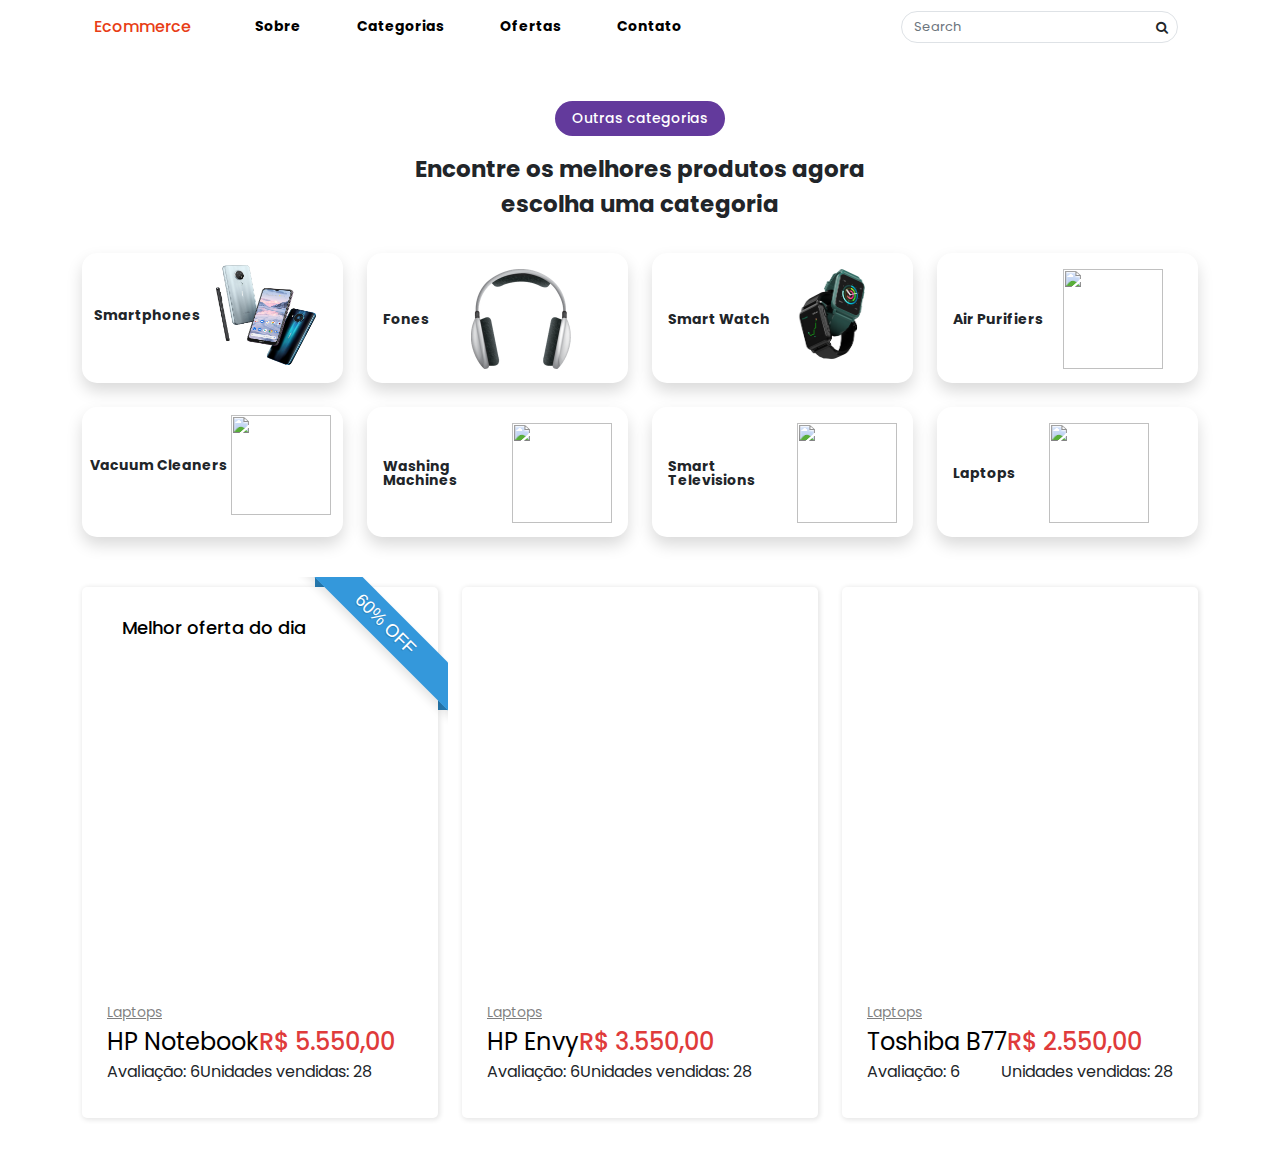
==== index.html @ 823e6eec "update" ====
<!DOCTYPE html>
<html lang="en">
<head>
    <meta charset="UTF-8">
    <meta http-equiv="X-UA-Compatible" content="IE=edge">
    <meta name="viewport" content="width=device-width, initial-scale=1.0">
    <title>Ecommerce</title>

    <link rel="stylesheet" href="static/bootstrap/css/bootstrap.min.css">
    <link rel="stylesheet" href="static/bootstrap/css/bootstrap.bundle.min.js">
    
    <link rel="stylesheet" href="https://cdnjs.cloudflare.com/ajax/libs/font-awesome/4.7.0/css/font-awesome.min.css">

    <link rel="stylesheet" href="static/home/css/style.css">

    <script src="https://cdnjs.cloudflare.com/ajax/libs/jquery/3.2.1/jquery.min.js"></script>
</head>
<body>
    <div class="container">
        <nav class="navbar navbar-expand-lg navbar-light">
            <div class="container-fluid"> <a class="navbar-brand name" href="#">Ecommerce</a> <button class="navbar-toggler" type="button" data-toggle="collapse" data-target="#navbarSupportedContent" aria-controls="navbarSupportedContent" aria-expanded="false" aria-label="Toggle navigation"> <span class="navbar-toggler-icon"></span> </button>
                <div class="collapse navbar-collapse" id="navbarSupportedContent">
                    <ul class="navbar-nav me-auto mb-2 mb-lg-0">
                        <li class="nav-item"> <a class="nav-link active" aria-current="page" href="#">Sobre</a> </li>
                        <li class="nav-item"> <a class="nav-link" href="#">Categorias</a> </li>
                        <li class="nav-item"> <a class="nav-link" href="#">Ofertas</a> </li>
                        <li class="nav-item"> <a class="nav-link" href="#">Contato</a> </li>
                    </ul>
                    <form class="d-flex searchitem"> <input class="form-control me-2 border" type="search" placeholder="Search" aria-label="Search"> <i class="fa fa-search"></i> </form>
                </div>
            </div>
        </nav>

        <div class="d-flex justify-content-center align-items-center mt-5"> <button class="btn btn-dark">Outras categorias</button> </div>
        <div class="d-flex justify-content-center mt-3"> <span class="text text-center">Encontre os melhores produtos agora<br> escolha uma categoria</span> </div>
        
        <div class="row mt-2 g-4">
            <div class="col-md-3">
                <div class="card p-1 shadow">
                    <div class="d-flex justify-content-between align-items-center p-2">
                        <div class="flex-column lh-1 imagename">Smartphones  </div>
                        <div>
                            <img src="media/categorias/celulares.jpg" height="100" width="100" />
                        </div>
                        <a href="#" class="stretched-link"></a>
                    </div>
                </div>
            </div>
            <div class="col-md-3">
                <div class="card p-2 shadow">
                    <div class="d-flex justify-content-between align-items-center p-2">
                        <div class="flex-column lh-1 imagename">Fones</div>
                        <div>
                            <img src="media/categorias/fones.png" height="100" width="100" />
                        </div>
                        <a href="#" class="stretched-link"></a>
                    </div>
                </div>
            </div>
            <div class="col-md-3">
                <div class="card p-2 shadow">
                    <div class="d-flex justify-content-between align-items-center p-2">
                        <div class="flex-column lh-1 imagename">Smart Watch</div>
                        <div>
                            <img src="media/categorias/relogios.png" height="100" width="100" />
                        </div>
                        <a href="#" class="stretched-link"></a>
                    </div>
                </div>
            </div>
            <div class="col-md-3">
                <div class="card p-2 shadow">
                    <div class="d-flex justify-content-between align-items-center p-2">
                        <div class="flex-column lh-1 imagename">Air Purifiers  </div>
                        <div>
                            <img src="https://i.imgur.com/2gvGwbh.png" height="100" width="100" />
                        </div>
                        <a href="#" class="stretched-link"></a>
                    </div>
                </div>
            </div>
            <div class="col-md-3">
                <div class="card p-2tr5 shadow">
                    <div class="d-flex justify-content-between align-items-center p-2">
                        <div class="flex-column lh-1 imagename">Vacuum Cleaners  </div>
                        <div>
                            <img src="https://i.imgur.com/UMQJpSG.png" height="100" width="100" />
                        </div>
                        <a href="#" class="stretched-link"></a>
                    </div>
                </div>
            </div>
            <div class="col-md-3">
                <div class="card p-2 shadow">
                    <div class="d-flex justify-content-between align-items-center p-2">
                        <div class="flex-column lh-1 imagename">Washing Machines  </div>
                        <div>
                            <img src="https://i.imgur.com/e9CyhXR.png" height="100" width="100" />
                        </div>
                        <a href="#" class="stretched-link"></a>
                    </div>
                </div>
            </div>
            <div class="col-md-3">
                <div class="card p-2 shadow">
                    <div class="d-flex justify-content-between align-items-center p-2">
                        <div class="flex-column lh-1 imagename">Smart Televisions  </div>
                        <div>
                            <img src=" https://i.imgur.com/Zq8VigZ.png" height="100" width="100" />
                        </div>
                        <a href="#" class="stretched-link"></a>
                    </div>
                </div>
            </div>
            <div class="col-md-3">
                <div class="card p-2 shadow">
                    <div class="d-flex justify-content-between align-items-center p-2">
                        <div class="flex-column lh-1 imagename">Laptops  </div>
                        <div>
                            <img src="https://i.imgur.com/6pK5oZl.jpg" height="100" width="100" />
                        </div>
                        <a href="#" class="stretched-link"></a>
                    </div>
                </div>
            </div>
        </div>
    </div>

    <div class="container mydiv">
        <div class="row">
            <div class="col-md-4">
                <!-- bbb_deals -->
                <div class="bbb_deals">
                    <div class="ribbon ribbon-top-right"><span>60% OFF</span></div>
                    <div class="bbb_deals_title">Melhor oferta do dia</div>
                    <div class="bbb_deals_slider_container">
                        <div class=" bbb_deals_item">
                            <div class="bbb_deals_image"><img src="https://i.imgur.com/iDwDQ4o.png" alt=""></div>
                            <div class="bbb_deals_content">
                                <div class="bbb_deals_info_line d-flex flex-row justify-content-start">
                                    <div class="bbb_deals_item_category"><a href="#">Laptops</a></div>
                                </div>
                                <div class="bbb_deals_info_line d-flex flex-row justify-content-start">
                                    <div class="bbb_deals_item_name">HP Notebook</div>
                                    <div class="bbb_deals_item_price ml-auto">R$ 5.550,00</div>
                                </div>
                                <div class="Avaliação">
                                    <div class="Avaliação_line d-flex flex-row justify-content-start">
                                        <div class="Avaliação_title">Avaliação: <span>6</span></div>
                                        <div class="sold_title ml-auto">Unidades vendidas: <span>28</span></div>
                                    </div>
                                    <div class="Avaliação_bar"><span style="width:17%"></span></div>
                                </div>
                            </div>
                        </div>
                    </div>
                </div>
            </div>
            <div class="col-md-4">
                <!-- bbb_deals -->
                <div class="bbb_deals">
                    <div class="bbb_deals_slider_container">
                        <div class=" bbb_deals_item">
                            <div class="bbb_deals_image"><img src="https://i.imgur.com/tVBy5Q0.png" alt=""></div>
                            <div class="bbb_deals_content">
                                <div class="bbb_deals_info_line d-flex flex-row justify-content-start">
                                    <div class="bbb_deals_item_category"><a href="#">Laptops</a></div>
                                </div>
                                <div class="bbb_deals_info_line d-flex flex-row justify-content-start">
                                    <div class="bbb_deals_item_name">HP Envy</div>
                                    <div class="bbb_deals_item_price ml-auto">R$ 3.550,00</div>
                                </div>
                                <div class="Avaliação">
                                    <div class="Avaliação_line d-flex flex-row justify-content-start">
                                        <div class="Avaliação_title">Avaliação: <span>6</span></div>
                                        <div class="sold_title ml-auto">Unidades vendidas: <span>28</span></div>
                                    </div>
                                    <div class="Avaliação_bar"><span style="width:17%"></span></div>
                                </div>
                            </div>
                        </div>
                    </div>
                </div>
            </div>
            <div class="col-md-4">
                <!-- bbb_deals -->
                <div class="bbb_deals">
                    <div class="bbb_deals_slider_container">
                        <div class=" bbb_deals_item">
                            <div class="bbb_deals_image"><img src="https://i.imgur.com/Bd56jKH.png" alt=""></div>
                            <div class="bbb_deals_content">
                                <div class="bbb_deals_info_line d-flex flex-row justify-content-start">
                                    <div class="bbb_deals_item_category"><a href="#">Laptops</a></div>
                                </div>
                                <div class="bbb_deals_info_line d-flex flex-row justify-content-start">
                                    <div class="bbb_deals_item_name">Toshiba B77</div>
                                    <div class="bbb_deals_item_price ml-auto">R$ 2.550,00</div>
                                </div>
                                <div class="Avaliação">
                                    <div class="Avaliação_line d-flex flex-column justify-content-lg-between flex-md-row">
                                        <div class="Avaliação_title">Avaliação: <span>6</span></div>
                                        <div class="sold_title ml-auto">Unidades vendidas: <span>28</span></div>
                                    </div>
                                    <div class="Avaliação_bar"><span style="width:17%"></span></div>
                                </div>
                            </div>
                        </div>
                    </div>
                </div>
            </div>
        </div>
    </div>
</body>
</html>
---- static/home/css/style.css ----
/* Google Fonts Import Link */
@import url('https://fonts.googleapis.com/css2?family=Poppins:wght@100;300;500;600;700&display=swap');

* {
    margin: 0;
    padding: 0;
    box-sizing: border-box;
    font-family: 'Poppins', sans-serif;
}

body {
    background-color: #FFF
}

.name {
    font-size: 16px;
    color: #e83d16 !important;
    font-weight: 500
}

.navbar-toggler {
    font-size: 15px
}

.nav-link {
    font-size: 14px;
    color: #000 !important;
    font-weight: bold;
    margin-left: 40px
}

.form-control {
    height: 32px;
    width: 100%;
    border-radius: 20px;
    color: #c7c6cb;
    font-size: 13px;
    border: none
}

.searchitem {
    position: relative
}

.searchitem i {
    position: absolute;
    right: 18px;
    top: 10px;
    font-size: 13px
}

.btn {
    height: 35px;
    width: 170px;
    border: none;
    border-radius: 20px;
    background-color: #633a9c;
    font-size: 14px;
    font-weight: 500
}

.text {
    font-size: 23px;
    font-weight: bold
}

.card {
    height: 130px;
    overflow: hidden;
    border: none;
    border-radius: 15px
}

.imagename {
    font-size: 14px;
    font-weight: bold
}

.mydiv {
    margin-top: 50px;
    margin-bottom: 50px
}

.padding-0 {
    padding-right: 5px;
    padding-left: 5px
}

.bbb_deals_image {
    height: 300px
}

.img-style {
    margin-left: -11px;
    box-shadow: 1px 1px 5px 1px rgba(0, 0, 0, 0.1);
    border-radius: 5px;
    max-width: 104% !important
}

.m-t-20 {
    margin-top: 20px
}

.bbb_background {
    background-color: #E0E0E0 !important
}

.ribbon {
    width: 150px;
    height: 150px;
    overflow: hidden;
    position: absolute
}

.ribbon::before,
.ribbon::after {
    position: absolute;
    z-index: -1;
    content: '';
    display: block;
    border: 5px solid #2980b9
}

.ribbon span {
    position: absolute;
    display: block;
    width: 225px;
    padding: 8px 0;
    background-color: #3498db;
    box-shadow: 0 5px 10px rgba(0, 0, 0, .1);
    color: #fff;
    font: 100 18px/1 'Lato', sans-serif;
    text-shadow: 0 1px 1px rgba(0, 0, 0, .2);
    text-transform: uppercase;
    text-align: center
}

.ribbon-top-right {
    top: -10px;
    right: -10px
}

.ribbon-top-right::before,
.ribbon-top-right::after {
    border-top-color: transparent;
    border-right-color: transparent
}

.ribbon-top-right::before {
    top: 0;
    left: 17px
}

.ribbon-top-right::after {
    bottom: 17px;
    right: 0
}

.ribbon-top-right span {
    left: -25px;
    top: 30px;
    transform: rotate(45deg)
}

div {
    display: block;
    position: relative;
    -webkit-box-sizing: border-box;
    -moz-box-sizing: border-box;
    box-sizing: border-box
}

.bbb_deals_featured {
    width: 100%
}

.bbb_deals {
    width: 100%;
    margin-right: 7%;
    padding-top: 80px;
    padding-left: 25px;
    padding-right: 25px;
    padding-bottom: 34px;
    box-shadow: 1px 1px 5px 1px rgba(0, 0, 0, 0.1);
    border-radius: 5px;
    margin-top: 0px
}

.bbb_deals_title {
    position: absolute;
    top: 27px;
    left: 40px;
    font-size: 18px;
    font-weight: 500;
    color: #000000
}

.bbb_deals_slider_container {
    width: 100%
}

.bbb_deals_item {
    width: 100% !important
}

.bbb_deals_image {
    width: 100%
}

.bbb_deals_image img {
    width: 100%
}

.bbb_deals_content {
    margin-top: 33px
}

.bbb_deals_item_category a {
    font-size: 14px;
    font-weight: 400;
    color: rgba(0, 0, 0, 0.5)
}

.bbb_deals_item_price_a {
    font-size: 14px;
    font-weight: 400;
    color: rgba(0, 0, 0, 0.6)
}

.bbb_deals_item_name {
    font-size: 24px;
    font-weight: 400;
    color: #000000
}

.bbb_deals_item_price {
    font-size: 24px;
    font-weight: 500;
    color: #df3b3b
}

.available {
    margin-top: 19px
}

.available_title {
    font-size: 12px;
    color: rgba(0, 0, 0, 0.5);
    font-weight: 400
}

.available_title span {
    font-weight: 700
}

@media only screen and (max-width: 991px) {
    .bbb_deals {
        width: 100%;
        margin-right: 0px
    }
}

@media only screen and (max-width: 575px) {
    .bbb_deals {
        padding-left: 15px;
        padding-right: 15px
    }

    .bbb_deals_title {
        left: 15px;
        font-size: 16px
    }

    .bbb_deals_slider_nav_container {
        right: 5px
    }

    .bbb_deals_item_name,
    .bbb_deals_item_price {
        font-size: 20px
    }
}
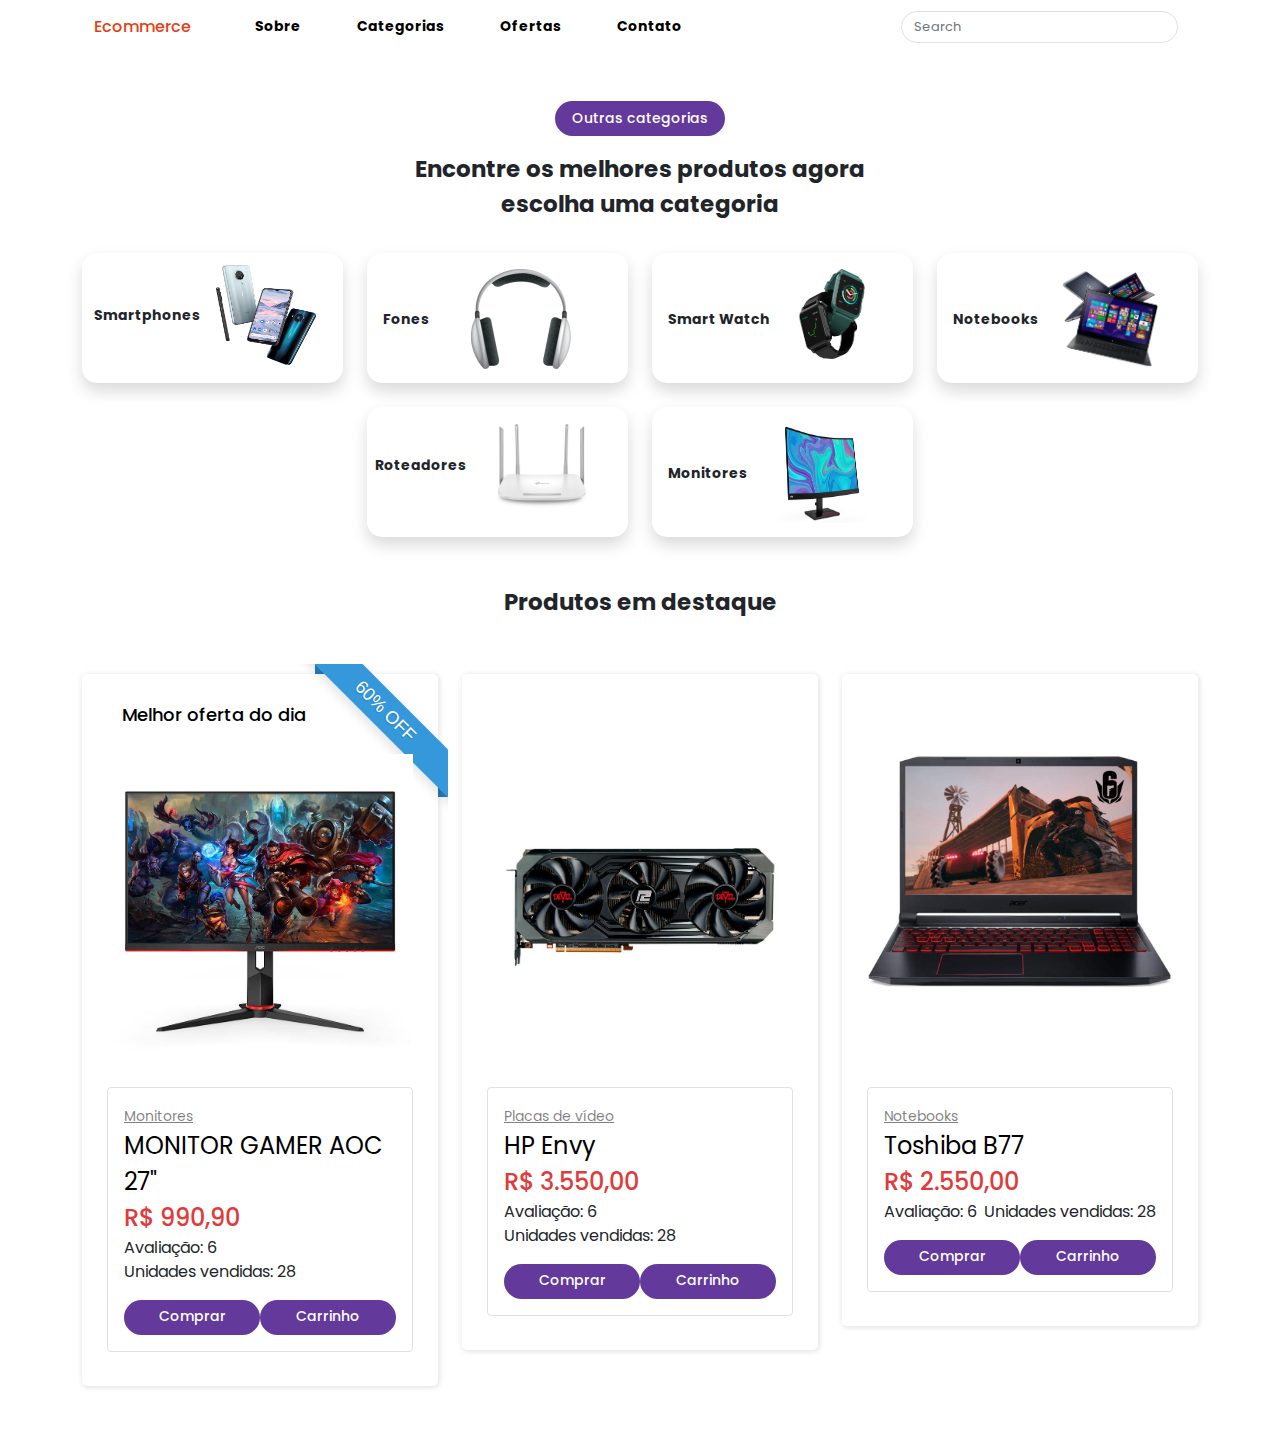
==== commit 8bcab3d1: "update ecommerce" ====
--- a/index.html
+++ b/index.html
@@ -7,13 +7,9 @@
     <title>Ecommerce</title>
 
     <link rel="stylesheet" href="static/bootstrap/css/bootstrap.min.css">
-    <link rel="stylesheet" href="static/bootstrap/css/bootstrap.bundle.min.js">
-    
-    <link rel="stylesheet" href="https://cdnjs.cloudflare.com/ajax/libs/font-awesome/4.7.0/css/font-awesome.min.css">
+    <link rel="stylesheet" href="https://pro.fontawesome.com/releases/v5.10.0/css/all.css" integrity="sha384-AYmEC3Yw5cVb3ZcuHtOA93w35dYTsvhLPVnYs9eStHfGJvOvKxVfELGroGkvsg+p" crossorigin="anonymous"/>
 
     <link rel="stylesheet" href="static/home/css/style.css">
-
-    <script src="https://cdnjs.cloudflare.com/ajax/libs/jquery/3.2.1/jquery.min.js"></script>
 </head>
 <body>
     <div class="container">
@@ -34,7 +30,7 @@
         <div class="d-flex justify-content-center align-items-center mt-5"> <button class="btn btn-dark">Outras categorias</button> </div>
         <div class="d-flex justify-content-center mt-3"> <span class="text text-center">Encontre os melhores produtos agora<br> escolha uma categoria</span> </div>
         
-        <div class="row mt-2 g-4">
+        <div class="row mt-2 g-4 d-flex justify-content-center">
             <div class="col-md-3">
                 <div class="card p-1 shadow">
                     <div class="d-flex justify-content-between align-items-center p-2">
@@ -71,9 +67,9 @@
             <div class="col-md-3">
                 <div class="card p-2 shadow">
                     <div class="d-flex justify-content-between align-items-center p-2">
-                        <div class="flex-column lh-1 imagename">Air Purifiers  </div>
-                        <div>
-                            <img src="https://i.imgur.com/2gvGwbh.png" height="100" width="100" />
+                        <div class="flex-column lh-1 imagename">Notebooks</div>
+                        <div>
+                            <img src="media/categorias/notebooks.png" height="100" width="100" />
                         </div>
                         <a href="#" class="stretched-link"></a>
                     </div>
@@ -82,42 +78,20 @@
             <div class="col-md-3">
                 <div class="card p-2tr5 shadow">
                     <div class="d-flex justify-content-between align-items-center p-2">
-                        <div class="flex-column lh-1 imagename">Vacuum Cleaners  </div>
-                        <div>
-                            <img src="https://i.imgur.com/UMQJpSG.png" height="100" width="100" />
-                        </div>
-                        <a href="#" class="stretched-link"></a>
-                    </div>
-                </div>
-            </div>
-            <div class="col-md-3">
-                <div class="card p-2 shadow">
-                    <div class="d-flex justify-content-between align-items-center p-2">
-                        <div class="flex-column lh-1 imagename">Washing Machines  </div>
-                        <div>
-                            <img src="https://i.imgur.com/e9CyhXR.png" height="100" width="100" />
-                        </div>
-                        <a href="#" class="stretched-link"></a>
-                    </div>
-                </div>
-            </div>
-            <div class="col-md-3">
-                <div class="card p-2 shadow">
-                    <div class="d-flex justify-content-between align-items-center p-2">
-                        <div class="flex-column lh-1 imagename">Smart Televisions  </div>
-                        <div>
-                            <img src=" https://i.imgur.com/Zq8VigZ.png" height="100" width="100" />
-                        </div>
-                        <a href="#" class="stretched-link"></a>
-                    </div>
-                </div>
-            </div>
-            <div class="col-md-3">
-                <div class="card p-2 shadow">
-                    <div class="d-flex justify-content-between align-items-center p-2">
-                        <div class="flex-column lh-1 imagename">Laptops  </div>
-                        <div>
-                            <img src="https://i.imgur.com/6pK5oZl.jpg" height="100" width="100" />
+                        <div class="flex-column lh-1 imagename">Roteadores</div>
+                        <div>
+                            <img src="media/categorias/roteadores.png" height="100" width="100" />
+                        </div>
+                        <a href="#" class="stretched-link"></a>
+                    </div>
+                </div>
+            </div>
+            <div class="col-md-3">
+                <div class="card p-2 shadow">
+                    <div class="d-flex justify-content-between align-items-center p-2">
+                        <div class="flex-column lh-1 imagename">Monitores</div>
+                        <div>
+                            <img src="media/categorias/monitores.jpg" height="100" width="100" />
                         </div>
                         <a href="#" class="stretched-link"></a>
                     </div>
@@ -126,73 +100,80 @@
         </div>
     </div>
 
+    <div class="d-flex justify-content-center mt-5"> <span class="text text-center">Produtos em destaque</div>
+
     <div class="container mydiv">
         <div class="row">
-            <div class="col-md-4">
-                <!-- bbb_deals -->
+            <div class="col-md-4 mt-1">
                 <div class="bbb_deals">
                     <div class="ribbon ribbon-top-right"><span>60% OFF</span></div>
                     <div class="bbb_deals_title">Melhor oferta do dia</div>
                     <div class="bbb_deals_slider_container">
                         <div class=" bbb_deals_item">
-                            <div class="bbb_deals_image"><img src="https://i.imgur.com/iDwDQ4o.png" alt=""></div>
-                            <div class="bbb_deals_content">
+                            <div class="bbb_deals_image"><img src="media/produtos/monitor/01.jpg" alt=""></div>
+                            <div class="bbb_deals_content bg-white rounded border p-3">
                                 <div class="bbb_deals_info_line d-flex flex-row justify-content-start">
-                                    <div class="bbb_deals_item_category"><a href="#">Laptops</a></div>
-                                </div>
-                                <div class="bbb_deals_info_line d-flex flex-row justify-content-start">
-                                    <div class="bbb_deals_item_name">HP Notebook</div>
-                                    <div class="bbb_deals_item_price ml-auto">R$ 5.550,00</div>
+                                    <div class="bbb_deals_item_category"><a href="#">Monitores</a></div>
+                                </div>
+                                <div class="bbb_deals_info_line d-flex flex-column justify-content-start">
+                                    <div class="bbb_deals_item_name">MONITOR GAMER AOC 27"</div>
+                                    <div class="bbb_deals_item_price ml-auto">R$ 990,90</div>
                                 </div>
                                 <div class="Avaliação">
-                                    <div class="Avaliação_line d-flex flex-row justify-content-start">
+                                    <div class="Avaliação_line d-flex flex-column justify-content-start">
                                         <div class="Avaliação_title">Avaliação: <span>6</span></div>
                                         <div class="sold_title ml-auto">Unidades vendidas: <span>28</span></div>
                                     </div>
                                     <div class="Avaliação_bar"><span style="width:17%"></span></div>
                                 </div>
+                                <div class="d-flex justify-content-around mt-3">
+                                    <a href="" class="btn btn-success"><i class="fas fa-shopping-basket"></i> Comprar</a>
+                                    <a href="" class="btn btn-success"><i class="fas fa-plus"></i>  Carrinho</a>
+                                </div>
                             </div>
                         </div>
                     </div>
                 </div>
             </div>
-            <div class="col-md-4">
-                <!-- bbb_deals -->
+            <div class="col-md-4 mt-1">
                 <div class="bbb_deals">
                     <div class="bbb_deals_slider_container">
                         <div class=" bbb_deals_item">
-                            <div class="bbb_deals_image"><img src="https://i.imgur.com/tVBy5Q0.png" alt=""></div>
-                            <div class="bbb_deals_content">
+                            <div class="bbb_deals_image"><img src="media/produtos/placa-de-video/01.jpg" alt=""></div>
+                            <div class="bbb_deals_content bg-white rounded border p-3">
                                 <div class="bbb_deals_info_line d-flex flex-row justify-content-start">
-                                    <div class="bbb_deals_item_category"><a href="#">Laptops</a></div>
-                                </div>
-                                <div class="bbb_deals_info_line d-flex flex-row justify-content-start">
+                                    <div class="bbb_deals_item_category"><a href="#">Placas de vídeo</a></div>
+                                </div>
+                                <div class="bbb_deals_info_line d-flex flex-column justify-content-start">
                                     <div class="bbb_deals_item_name">HP Envy</div>
                                     <div class="bbb_deals_item_price ml-auto">R$ 3.550,00</div>
                                 </div>
                                 <div class="Avaliação">
-                                    <div class="Avaliação_line d-flex flex-row justify-content-start">
+                                    <div class="Avaliação_line d-flex flex-column justify-content-start">
                                         <div class="Avaliação_title">Avaliação: <span>6</span></div>
                                         <div class="sold_title ml-auto">Unidades vendidas: <span>28</span></div>
                                     </div>
                                     <div class="Avaliação_bar"><span style="width:17%"></span></div>
                                 </div>
+                                <div class="d-flex justify-content-around mt-3">
+                                    <a href="" class="btn btn-success"><i class="fas fa-shopping-basket"></i> Comprar</a>
+                                    <a href="" class="btn btn-success"><i class="fas fa-plus"></i>  Carrinho</a>
+                                </div>
                             </div>
                         </div>
                     </div>
                 </div>
             </div>
-            <div class="col-md-4">
-                <!-- bbb_deals -->
+            <div class="col-md-4 mt-1">
                 <div class="bbb_deals">
                     <div class="bbb_deals_slider_container">
                         <div class=" bbb_deals_item">
-                            <div class="bbb_deals_image"><img src="https://i.imgur.com/Bd56jKH.png" alt=""></div>
-                            <div class="bbb_deals_content">
+                            <div class="bbb_deals_image"><img src="media/produtos/notebook-acer/01.jpg" alt=""></div>
+                            <div class="bbb_deals_content bg-white rounded border p-3">
                                 <div class="bbb_deals_info_line d-flex flex-row justify-content-start">
-                                    <div class="bbb_deals_item_category"><a href="#">Laptops</a></div>
-                                </div>
-                                <div class="bbb_deals_info_line d-flex flex-row justify-content-start">
+                                    <div class="bbb_deals_item_category"><a href="#">Notebooks</a></div>
+                                </div>
+                                <div class="bbb_deals_info_line d-flex flex-column justify-content-start">
                                     <div class="bbb_deals_item_name">Toshiba B77</div>
                                     <div class="bbb_deals_item_price ml-auto">R$ 2.550,00</div>
                                 </div>
@@ -203,6 +184,10 @@
                                     </div>
                                     <div class="Avaliação_bar"><span style="width:17%"></span></div>
                                 </div>
+                                <div class="d-flex justify-content-around mt-3">
+                                    <a href="" class="btn btn-success"><i class="fas fa-shopping-basket"></i> Comprar</a>
+                                    <a href="" class="btn btn-success"><i class="fas fa-plus"></i>  Carrinho</a>
+                                </div>
                             </div>
                         </div>
                     </div>
@@ -211,4 +196,10 @@
         </div>
     </div>
 </body>
+
+<script src="https://code.jquery.com/jquery-3.3.1.slim.min.js" integrity="sha384-q8i/X+965DzO0rT7abK41JStQIAqVgRVzpbzo5smXKp4YfRvH+8abtTE1Pi6jizo" crossorigin="anonymous"></script>
+<script src="https://cdnjs.cloudflare.com/ajax/libs/popper.js/1.14.3/umd/popper.min.js" integrity="sha384-ZMP7rVo3mIykV+2+9J3UJ46jBk0WLaUAdn689aCwoqbBJiSnjAK/l8WvCWPIPm49" crossorigin="anonymous"></script>
+<script src="https://stackpath.bootstrapcdn.com/bootstrap/4.1.3/js/bootstrap.min.js" integrity="sha384-ChfqqxuZUCnJSK3+MXmPNIyE6ZbWh2IMqE241rYiqJxyMiZ6OW/JmZQ5stwEULTy" crossorigin="anonymous"></script>
+
+
 </html>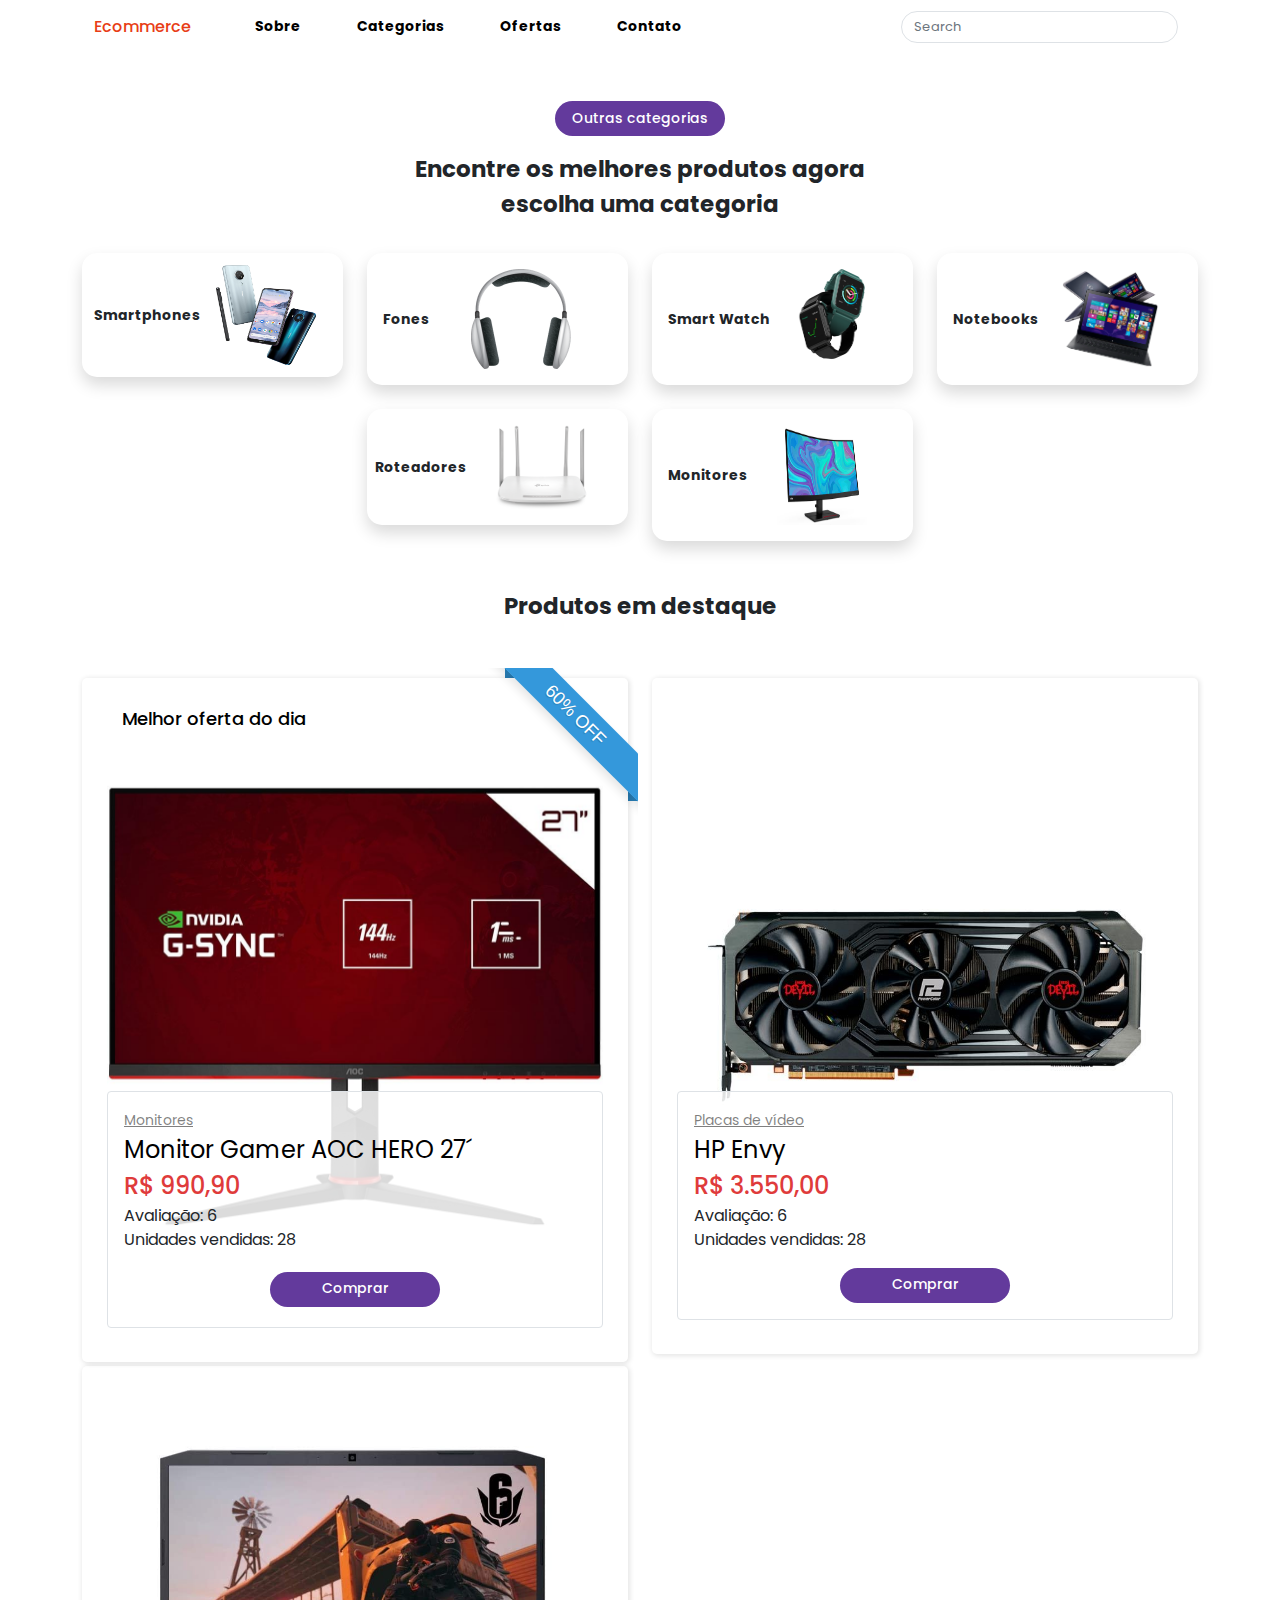
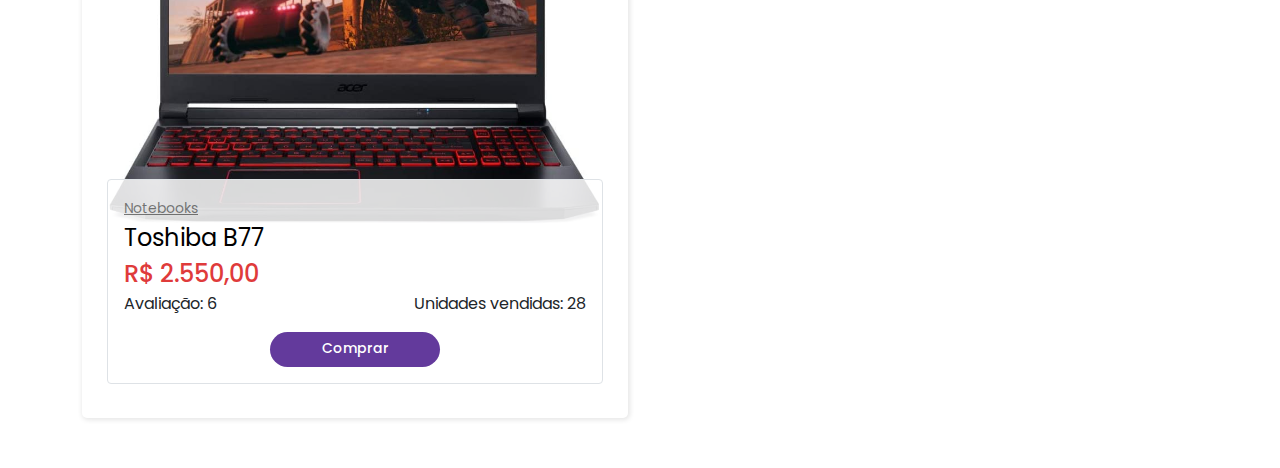
==== commit 7d857837: "update ecommerce" ====
--- a/index.html
+++ b/index.html
@@ -14,7 +14,7 @@
 <body>
     <div class="container">
         <nav class="navbar navbar-expand-lg navbar-light">
-            <div class="container-fluid"> <a class="navbar-brand name" href="#">Ecommerce</a> <button class="navbar-toggler" type="button" data-toggle="collapse" data-target="#navbarSupportedContent" aria-controls="navbarSupportedContent" aria-expanded="false" aria-label="Toggle navigation"> <span class="navbar-toggler-icon"></span> </button>
+            <div class="container-fluid"> <a class="navbar-brand name" href="index.html">Ecommerce</a> <button class="navbar-toggler" type="button" data-toggle="collapse" data-target="#navbarSupportedContent" aria-controls="navbarSupportedContent" aria-expanded="false" aria-label="Toggle navigation"> <span class="navbar-toggler-icon"></span> </button>
                 <div class="collapse navbar-collapse" id="navbarSupportedContent">
                     <ul class="navbar-nav me-auto mb-2 mb-lg-0">
                         <li class="nav-item"> <a class="nav-link active" aria-current="page" href="#">Sobre</a> </li>
@@ -104,19 +104,19 @@
 
     <div class="container mydiv">
         <div class="row">
-            <div class="col-md-4 mt-1">
+            <div class="col-12 col-md-6 mt-1">
                 <div class="bbb_deals">
                     <div class="ribbon ribbon-top-right"><span>60% OFF</span></div>
                     <div class="bbb_deals_title">Melhor oferta do dia</div>
                     <div class="bbb_deals_slider_container">
                         <div class=" bbb_deals_item">
                             <div class="bbb_deals_image"><img src="media/produtos/monitor/01.jpg" alt=""></div>
-                            <div class="bbb_deals_content bg-white rounded border p-3">
+                            <div class="bbb_deals_content bg-semitransparent rounded border p-3">
                                 <div class="bbb_deals_info_line d-flex flex-row justify-content-start">
                                     <div class="bbb_deals_item_category"><a href="#">Monitores</a></div>
                                 </div>
                                 <div class="bbb_deals_info_line d-flex flex-column justify-content-start">
-                                    <div class="bbb_deals_item_name">MONITOR GAMER AOC 27"</div>
+                                    <div class="bbb_deals_item_name">Monitor Gamer AOC HERO 27´</div>
                                     <div class="bbb_deals_item_price ml-auto">R$ 990,90</div>
                                 </div>
                                 <div class="Avaliação">
@@ -126,21 +126,21 @@
                                     </div>
                                     <div class="Avaliação_bar"><span style="width:17%"></span></div>
                                 </div>
-                                <div class="d-flex justify-content-around mt-3">
-                                    <a href="" class="btn btn-success"><i class="fas fa-shopping-basket"></i> Comprar</a>
-                                    <a href="" class="btn btn-success"><i class="fas fa-plus"></i>  Carrinho</a>
+                                <div class="d-flex flex-md-row flex-column justify-content-around mt-3">
+                                    <a href="" class="btn btn-success m-1"><i class="fas fa-shopping-basket"></i> Comprar</a>
                                 </div>
                             </div>
                         </div>
                     </div>
-                </div>
-            </div>
-            <div class="col-md-4 mt-1">
+                    <a href="produto.html" class="stretched-link"></a>
+                </div>
+            </div>
+            <div class="col-12 col-md-6 mt-1">
                 <div class="bbb_deals">
                     <div class="bbb_deals_slider_container">
                         <div class=" bbb_deals_item">
                             <div class="bbb_deals_image"><img src="media/produtos/placa-de-video/01.jpg" alt=""></div>
-                            <div class="bbb_deals_content bg-white rounded border p-3">
+                            <div class="bbb_deals_content bg-semitransparent rounded border p-3">
                                 <div class="bbb_deals_info_line d-flex flex-row justify-content-start">
                                     <div class="bbb_deals_item_category"><a href="#">Placas de vídeo</a></div>
                                 </div>
@@ -157,19 +157,18 @@
                                 </div>
                                 <div class="d-flex justify-content-around mt-3">
                                     <a href="" class="btn btn-success"><i class="fas fa-shopping-basket"></i> Comprar</a>
-                                    <a href="" class="btn btn-success"><i class="fas fa-plus"></i>  Carrinho</a>
                                 </div>
                             </div>
                         </div>
                     </div>
                 </div>
             </div>
-            <div class="col-md-4 mt-1">
+            <div class="col-12 col-md-6 mt-1">
                 <div class="bbb_deals">
                     <div class="bbb_deals_slider_container">
                         <div class=" bbb_deals_item">
                             <div class="bbb_deals_image"><img src="media/produtos/notebook-acer/01.jpg" alt=""></div>
-                            <div class="bbb_deals_content bg-white rounded border p-3">
+                            <div class="bbb_deals_content bg-semitransparent rounded border p-3">
                                 <div class="bbb_deals_info_line d-flex flex-row justify-content-start">
                                     <div class="bbb_deals_item_category"><a href="#">Notebooks</a></div>
                                 </div>
@@ -186,7 +185,6 @@
                                 </div>
                                 <div class="d-flex justify-content-around mt-3">
                                     <a href="" class="btn btn-success"><i class="fas fa-shopping-basket"></i> Comprar</a>
-                                    <a href="" class="btn btn-success"><i class="fas fa-plus"></i>  Carrinho</a>
                                 </div>
                             </div>
                         </div>
@@ -201,5 +199,4 @@
 <script src="https://cdnjs.cloudflare.com/ajax/libs/popper.js/1.14.3/umd/popper.min.js" integrity="sha384-ZMP7rVo3mIykV+2+9J3UJ46jBk0WLaUAdn689aCwoqbBJiSnjAK/l8WvCWPIPm49" crossorigin="anonymous"></script>
 <script src="https://stackpath.bootstrapcdn.com/bootstrap/4.1.3/js/bootstrap.min.js" integrity="sha384-ChfqqxuZUCnJSK3+MXmPNIyE6ZbWh2IMqE241rYiqJxyMiZ6OW/JmZQ5stwEULTy" crossorigin="anonymous"></script>
 
-
 </html>--- a/static/home/css/style.css
+++ b/static/home/css/style.css
@@ -65,7 +65,7 @@
 }
 
 .card {
-    height: 130px;
+    /* height: 130px; */
     overflow: hidden;
     border: none;
     border-radius: 15px
@@ -157,6 +157,7 @@
 }
 
 .ribbon-top-right span {
+    z-index: 10 !important;
     left: -25px;
     top: 30px;
     transform: rotate(45deg)
@@ -253,6 +254,10 @@
     font-weight: 700
 }
 
+.bg-semitransparent {
+    background-color: #ffffffd6;
+}
+
 @media only screen and (max-width: 991px) {
     .bbb_deals {
         width: 100%;
